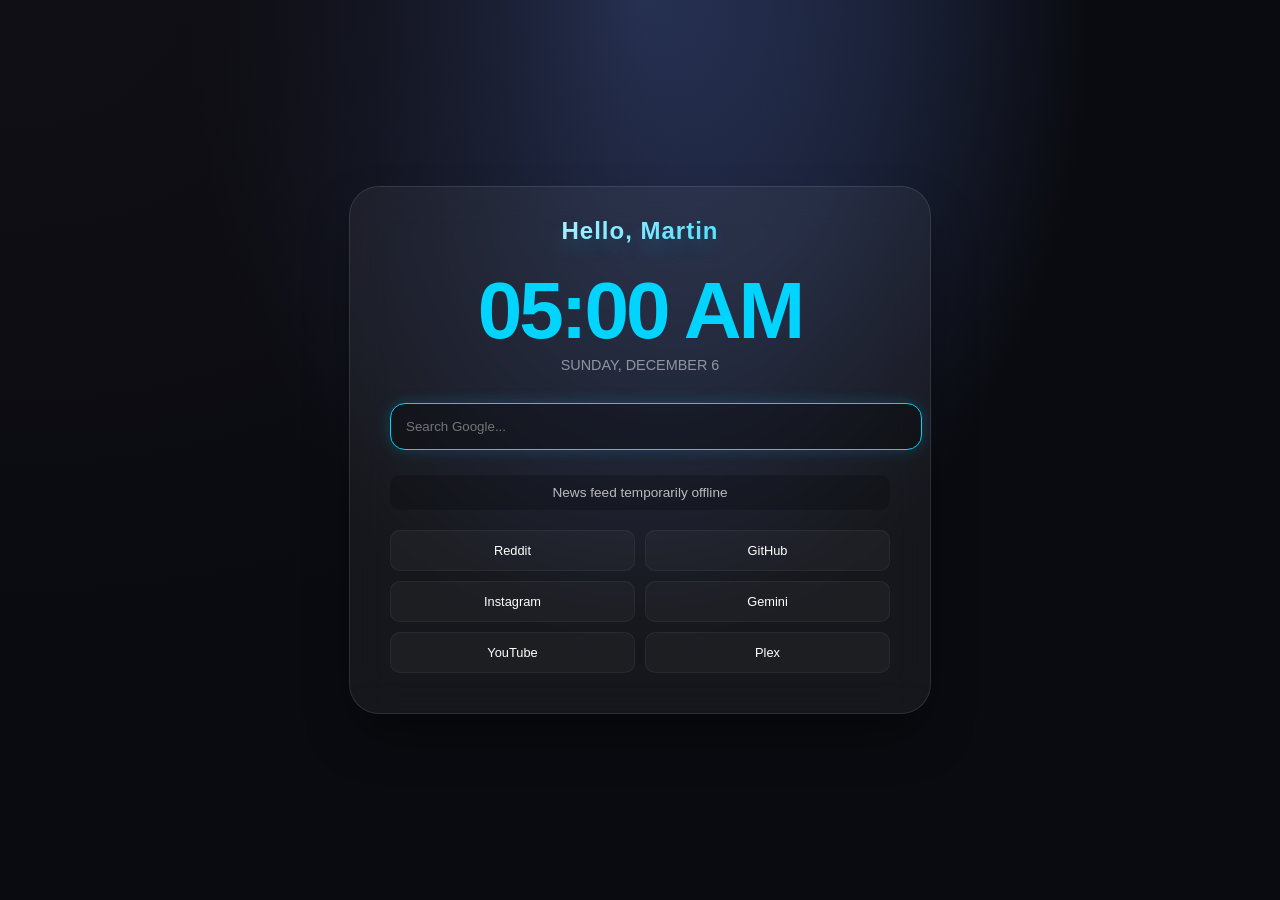
==== index.html @ 488ba1c7 "Init commit" ====
<!DOCTYPE html>
<html lang="en">
<head>
    <meta charset="UTF-8">
    <title>Home</title>
    <style>
        :root { --bg: #0a0b10; --accent: #00d4ff; --glass: rgba(255, 255, 255, 0.05); }
        body {
            background-color: var(--bg);
            background-image: radial-gradient(at 0% 0%, hsla(253,16%,7%,1) 0, transparent 50%), radial-gradient(at 50% 0%, hsla(225,39%,30%,1) 0, transparent 50%);
            color: #fff; font-family: -apple-system, sans-serif;
            display: flex; flex-direction: column; align-items: center; justify-content: center;
            height: 100vh; margin: 0;
        }
        .container {
            background: var(--glass); backdrop-filter: blur(20px);
            padding: 40px; border-radius: 30px; border: 1px solid rgba(255,255,255,0.1);
            width: 500px; text-align: center; box-shadow: 0 25px 50px -12px rgba(0,0,0,0.5);
        }
        #clock { font-size: 5rem; font-weight: 800; letter-spacing: -3px; margin-bottom: 0; color: var(--accent); }
        #date { opacity: 0.5; margin-bottom: 30px; font-size: 0.9rem; text-transform: uppercase; }
        
        .search-bar { width: 100%; padding: 15px; border-radius: 15px; border: none; background: rgba(0,0,0,0.3); color: white; margin-bottom: 25px; outline: none; border: 1px solid transparent; transition: 0.3s; }
        .search-bar:focus { border-color: var(--accent); box-shadow: 0 0 15px rgba(0,212,255,0.2); }

        .ticker-wrap { background: rgba(0,0,0,0.2); padding: 10px; border-radius: 10px; overflow: hidden; margin-bottom: 20px; }
        #ticker { font-size: 0.85rem; color: #bbb; white-space: nowrap; }

        .grid { display: grid; grid-template-columns: 1fr 1fr; gap: 10px; }
        a { background: rgba(255,255,255,0.03); padding: 12px; border-radius: 10px; color: #fff; text-decoration: none; font-size: 0.8rem; border: 1px solid rgba(255,255,255,0.05); transition: 0.2s; }
        a:hover { background: var(--accent); color: #000; font-weight: bold; }
        .user-greeting {
    font-size: 1.5rem;
    font-weight: 600;
    margin-top: -10px;
    margin-bottom: 20px;
    letter-spacing: 1px;
    
    background: linear-gradient(to right, #fff, var(--accent));
    -webkit-background-clip: text;
    -webkit-text-fill-color: transparent;
    
    text-shadow: 0 10px 20px rgba(0, 212, 255, 0.2);
    animation: fadeIn 1.5s ease-in;
}

@keyframes fadeIn {
    from { opacity: 0; transform: translateY(10px); }
    to { opacity: 1; transform: translateY(0); }
}
    </style>
</head>
<body>

<div class="container">
    <h1 class="user-greeting">Hello, Martin</h1>
    <div id="clock">00:00</div>
    <div id="date">Loading Date...</div>

    <form action="https://www.google.com/search" method="GET">
        <input type="text" name="q" class="search-bar" placeholder="Search Google..." autofocus>
    </form>

    <div class="ticker-wrap">
        <div id="ticker">Fetching Hacker News...</div>
    </div>

    <div class="grid">
        <a href="https://reddit.com">Reddit</a>
        <a href="https://github.com">GitHub</a>
        <a href="https://instagram.com">Instagram</a>
        <a href="https://gemini.google.com">Gemini</a>
        <a href="https://youtube.com">YouTube</a>
        <a href="https://app.plex.tv/desktop/#!">Plex</a>
    </div>
</div>

<script>
    // Update Time
    function updateTime() {
        const now = new Date();
        document.getElementById('clock').textContent = now.toLocaleTimeString([], {hour: '2-digit', minute:'2-digit'});
        document.getElementById('date').textContent = now.toLocaleDateString(undefined, { weekday: 'long', month: 'long', day: 'numeric' });
    }
    setInterval(updateTime, 1000);
    updateTime();

    // Fetch Hacker News via RSS to JSON Proxy
    async function fetchNews() {
        try {
            const rssUrl = encodeURIComponent('https://news.ycombinator.com/rss');
            const response = await fetch(`https://api.rss2json.com/v1/api.json?rss_url=${rssUrl}`);
            const data = await response.json();
            const titles = data.items.map(item => item.title).join(" • ");
            document.getElementById('ticker').innerHTML = `<marquee scrollamount="4">${titles}</marquee>`;
        } catch (e) {
            document.getElementById('ticker').textContent = "News feed temporarily offline";
        }
    }
    fetchNews();
</script>

</body>
</html>
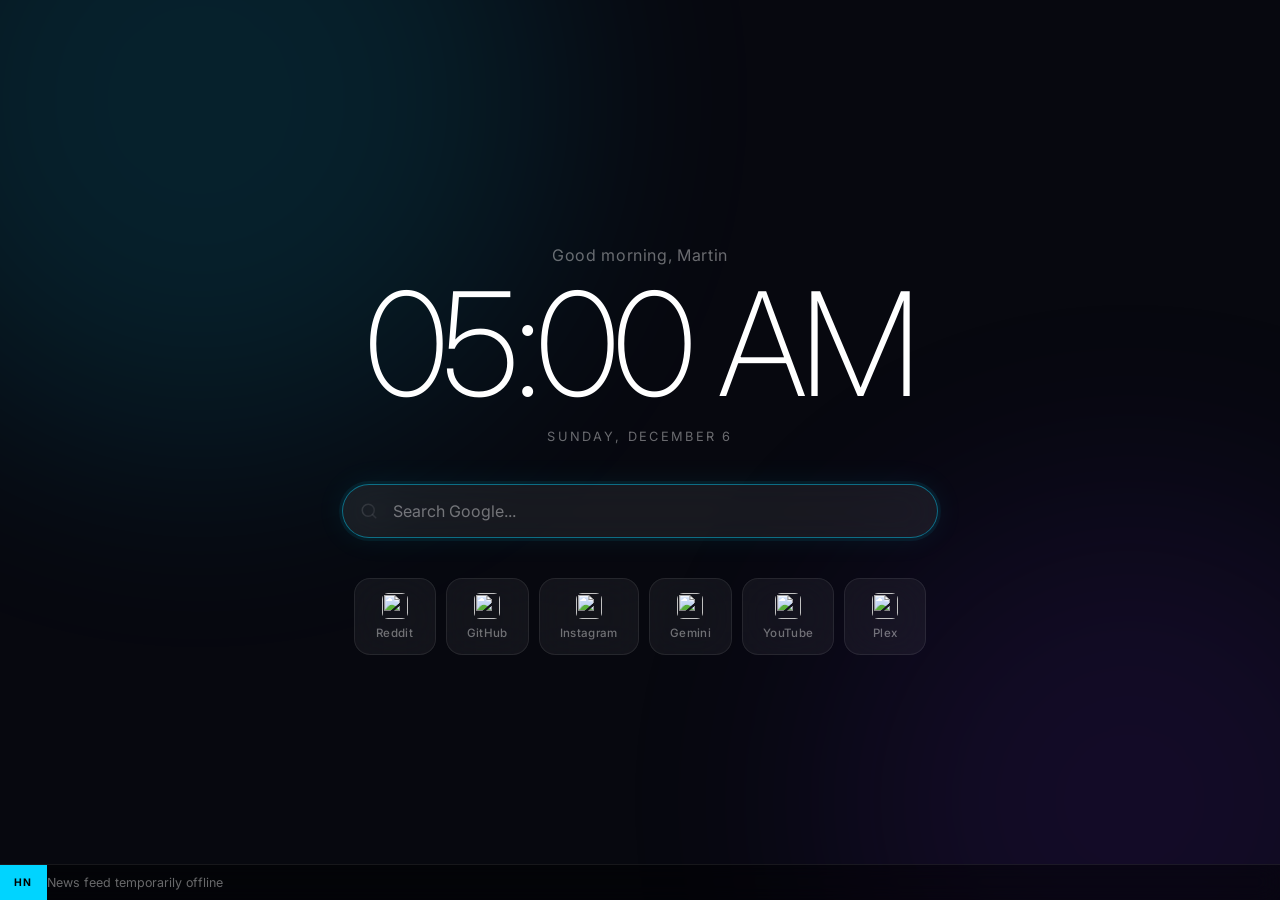
==== commit efcb1c25: "Redesign home page with modern UI - Full-screen layout with animated background blobs - Large lightw" ====
--- a/index.html
+++ b/index.html
@@ -2,103 +2,70 @@
 <html lang="en">
 <head>
     <meta charset="UTF-8">
+    <meta name="viewport" content="width=device-width, initial-scale=1.0">
     <title>Home</title>
-    <style>
-        :root { --bg: #0a0b10; --accent: #00d4ff; --glass: rgba(255, 255, 255, 0.05); }
-        body {
-            background-color: var(--bg);
-            background-image: radial-gradient(at 0% 0%, hsla(253,16%,7%,1) 0, transparent 50%), radial-gradient(at 50% 0%, hsla(225,39%,30%,1) 0, transparent 50%);
-            color: #fff; font-family: -apple-system, sans-serif;
-            display: flex; flex-direction: column; align-items: center; justify-content: center;
-            height: 100vh; margin: 0;
-        }
-        .container {
-            background: var(--glass); backdrop-filter: blur(20px);
-            padding: 40px; border-radius: 30px; border: 1px solid rgba(255,255,255,0.1);
-            width: 500px; text-align: center; box-shadow: 0 25px 50px -12px rgba(0,0,0,0.5);
-        }
-        #clock { font-size: 5rem; font-weight: 800; letter-spacing: -3px; margin-bottom: 0; color: var(--accent); }
-        #date { opacity: 0.5; margin-bottom: 30px; font-size: 0.9rem; text-transform: uppercase; }
-        
-        .search-bar { width: 100%; padding: 15px; border-radius: 15px; border: none; background: rgba(0,0,0,0.3); color: white; margin-bottom: 25px; outline: none; border: 1px solid transparent; transition: 0.3s; }
-        .search-bar:focus { border-color: var(--accent); box-shadow: 0 0 15px rgba(0,212,255,0.2); }
-
-        .ticker-wrap { background: rgba(0,0,0,0.2); padding: 10px; border-radius: 10px; overflow: hidden; margin-bottom: 20px; }
-        #ticker { font-size: 0.85rem; color: #bbb; white-space: nowrap; }
-
-        .grid { display: grid; grid-template-columns: 1fr 1fr; gap: 10px; }
-        a { background: rgba(255,255,255,0.03); padding: 12px; border-radius: 10px; color: #fff; text-decoration: none; font-size: 0.8rem; border: 1px solid rgba(255,255,255,0.05); transition: 0.2s; }
-        a:hover { background: var(--accent); color: #000; font-weight: bold; }
-        .user-greeting {
-    font-size: 1.5rem;
-    font-weight: 600;
-    margin-top: -10px;
-    margin-bottom: 20px;
-    letter-spacing: 1px;
-    
-    background: linear-gradient(to right, #fff, var(--accent));
-    -webkit-background-clip: text;
-    -webkit-text-fill-color: transparent;
-    
-    text-shadow: 0 10px 20px rgba(0, 212, 255, 0.2);
-    animation: fadeIn 1.5s ease-in;
-}
-
-@keyframes fadeIn {
-    from { opacity: 0; transform: translateY(10px); }
-    to { opacity: 1; transform: translateY(0); }
-}
-    </style>
+    <link rel="preconnect" href="https://fonts.googleapis.com">
+    <link rel="preconnect" href="https://fonts.gstatic.com" crossorigin>
+    <link href="https://fonts.googleapis.com/css2?family=Inter:wght@200;300;400;500;600&display=swap" rel="stylesheet">
+    <link rel="stylesheet" href="style.css">
 </head>
 <body>
 
-<div class="container">
-    <h1 class="user-greeting">Hello, Martin</h1>
-    <div id="clock">00:00</div>
-    <div id="date">Loading Date...</div>
+<div class="bg-blob bg-blob-1"></div>
+<div class="bg-blob bg-blob-2"></div>
 
-    <form action="https://www.google.com/search" method="GET">
-        <input type="text" name="q" class="search-bar" placeholder="Search Google..." autofocus>
+<main>
+    <div class="time-section">
+        <p class="greeting" id="greeting">Hello, Martin</p>
+        <h1 class="clock" id="clock">00:00</h1>
+        <p class="date" id="date">Loading...</p>
+    </div>
+
+    <form class="search-form" action="https://www.google.com/search" method="GET">
+        <div class="search-wrap">
+            <svg class="search-icon" xmlns="http://www.w3.org/2000/svg" fill="none" viewBox="0 0 24 24" stroke="currentColor" stroke-width="2">
+                <circle cx="11" cy="11" r="8"/>
+                <path stroke-linecap="round" d="m21 21-4.35-4.35"/>
+            </svg>
+            <input type="text" name="q" class="search-input" placeholder="Search Google..." autofocus>
+        </div>
     </form>
 
-    <div class="ticker-wrap">
-        <div id="ticker">Fetching Hacker News...</div>
+    <div class="shortcuts">
+        <a href="https://reddit.com" class="shortcut">
+            <img src="https://www.google.com/s2/favicons?domain=reddit.com&sz=64" alt="">
+            <span>Reddit</span>
+        </a>
+        <a href="https://github.com" class="shortcut">
+            <img src="https://www.google.com/s2/favicons?domain=github.com&sz=64" alt="">
+            <span>GitHub</span>
+        </a>
+        <a href="https://instagram.com" class="shortcut">
+            <img src="https://www.google.com/s2/favicons?domain=instagram.com&sz=64" alt="">
+            <span>Instagram</span>
+        </a>
+        <a href="https://gemini.google.com" class="shortcut">
+            <img src="https://www.google.com/s2/favicons?domain=gemini.google.com&sz=64" alt="">
+            <span>Gemini</span>
+        </a>
+        <a href="https://youtube.com" class="shortcut">
+            <img src="https://www.google.com/s2/favicons?domain=youtube.com&sz=64" alt="">
+            <span>YouTube</span>
+        </a>
+        <a href="https://app.plex.tv/desktop/#!" class="shortcut">
+            <img src="https://www.google.com/s2/favicons?domain=plex.tv&sz=64" alt="">
+            <span>Plex</span>
+        </a>
     </div>
+</main>
 
-    <div class="grid">
-        <a href="https://reddit.com">Reddit</a>
-        <a href="https://github.com">GitHub</a>
-        <a href="https://instagram.com">Instagram</a>
-        <a href="https://gemini.google.com">Gemini</a>
-        <a href="https://youtube.com">YouTube</a>
-        <a href="https://app.plex.tv/desktop/#!">Plex</a>
+<footer class="ticker-bar">
+    <span class="ticker-label">HN</span>
+    <div class="ticker-viewport">
+        <div class="ticker-track" id="ticker-track">Fetching Hacker News...</div>
     </div>
-</div>
+</footer>
 
-<script>
-    // Update Time
-    function updateTime() {
-        const now = new Date();
-        document.getElementById('clock').textContent = now.toLocaleTimeString([], {hour: '2-digit', minute:'2-digit'});
-        document.getElementById('date').textContent = now.toLocaleDateString(undefined, { weekday: 'long', month: 'long', day: 'numeric' });
-    }
-    setInterval(updateTime, 1000);
-    updateTime();
-
-    // Fetch Hacker News via RSS to JSON Proxy
-    async function fetchNews() {
-        try {
-            const rssUrl = encodeURIComponent('https://news.ycombinator.com/rss');
-            const response = await fetch(`https://api.rss2json.com/v1/api.json?rss_url=${rssUrl}`);
-            const data = await response.json();
-            const titles = data.items.map(item => item.title).join(" • ");
-            document.getElementById('ticker').innerHTML = `<marquee scrollamount="4">${titles}</marquee>`;
-        } catch (e) {
-            document.getElementById('ticker').textContent = "News feed temporarily offline";
-        }
-    }
-    fetchNews();
-</script>
-
+<script src="script.js"></script>
 </body>
-</html>+</html>
--- a/style.css
+++ b/style.css
@@ -0,0 +1,265 @@
+*, *::before, *::after {
+    box-sizing: border-box;
+    margin: 0;
+    padding: 0;
+}
+
+:root {
+    --bg: #07080f;
+    --accent: #00d4ff;
+    --purple: #6d28d9;
+    --text: #ffffff;
+    --muted: rgba(255, 255, 255, 0.4);
+    --glass: rgba(255, 255, 255, 0.05);
+    --border: rgba(255, 255, 255, 0.08);
+}
+
+body {
+    background: var(--bg);
+    color: var(--text);
+    font-family: 'Inter', -apple-system, BlinkMacSystemFont, sans-serif;
+    min-height: 100vh;
+    display: flex;
+    flex-direction: column;
+    align-items: center;
+    justify-content: center;
+    overflow: hidden;
+}
+
+/* Background blobs */
+.bg-blob {
+    position: fixed;
+    border-radius: 50%;
+    filter: blur(120px);
+    opacity: 0.12;
+    pointer-events: none;
+    z-index: 0;
+}
+
+.bg-blob-1 {
+    width: 700px;
+    height: 700px;
+    background: var(--accent);
+    top: -250px;
+    left: -150px;
+    animation: blobFloat 14s ease-in-out infinite;
+}
+
+.bg-blob-2 {
+    width: 600px;
+    height: 600px;
+    background: var(--purple);
+    bottom: -200px;
+    right: -150px;
+    animation: blobFloat 11s ease-in-out infinite reverse;
+}
+
+@keyframes blobFloat {
+    0%, 100% { transform: translate(0, 0) scale(1); }
+    33%       { transform: translate(40px, -40px) scale(1.06); }
+    66%       { transform: translate(-25px, 25px) scale(0.94); }
+}
+
+/* Main layout */
+main {
+    position: relative;
+    z-index: 1;
+    display: flex;
+    flex-direction: column;
+    align-items: center;
+    gap: 2.5rem;
+    padding: 2rem;
+    width: 100%;
+    max-width: 660px;
+    animation: fadeUp 0.7s ease both;
+}
+
+@keyframes fadeUp {
+    from { opacity: 0; transform: translateY(16px); }
+    to   { opacity: 1; transform: translateY(0); }
+}
+
+/* Time */
+.time-section {
+    text-align: center;
+}
+
+.greeting {
+    font-size: 1rem;
+    font-weight: 400;
+    color: var(--muted);
+    letter-spacing: 0.04em;
+    margin-bottom: 0.4rem;
+    animation: fadeUp 0.7s ease 0.1s both;
+}
+
+.clock {
+    font-size: clamp(5rem, 14vw, 9rem);
+    font-weight: 200;
+    letter-spacing: -0.04em;
+    line-height: 1;
+    color: var(--text);
+    animation: fadeUp 0.7s ease 0.15s both;
+}
+
+.date {
+    font-size: 0.8rem;
+    color: var(--muted);
+    text-transform: uppercase;
+    letter-spacing: 0.18em;
+    margin-top: 0.8rem;
+    animation: fadeUp 0.7s ease 0.2s both;
+}
+
+/* Search */
+.search-form {
+    width: 100%;
+    animation: fadeUp 0.7s ease 0.25s both;
+}
+
+.search-wrap {
+    position: relative;
+    display: flex;
+    align-items: center;
+}
+
+.search-icon {
+    position: absolute;
+    left: 18px;
+    width: 18px;
+    height: 18px;
+    color: var(--muted);
+    pointer-events: none;
+    flex-shrink: 0;
+}
+
+.search-input {
+    width: 100%;
+    padding: 16px 20px 16px 50px;
+    background: var(--glass);
+    backdrop-filter: blur(20px);
+    -webkit-backdrop-filter: blur(20px);
+    border: 1px solid var(--border);
+    border-radius: 100px;
+    color: var(--text);
+    font-family: inherit;
+    font-size: 1rem;
+    outline: none;
+    transition: border-color 0.2s, box-shadow 0.2s, background 0.2s;
+}
+
+.search-input::placeholder {
+    color: var(--muted);
+}
+
+.search-input:focus {
+    border-color: rgba(0, 212, 255, 0.45);
+    box-shadow: 0 0 0 3px rgba(0, 212, 255, 0.07), 0 0 30px rgba(0, 212, 255, 0.08);
+    background: rgba(255, 255, 255, 0.07);
+}
+
+/* Shortcuts */
+.shortcuts {
+    display: flex;
+    gap: 10px;
+    flex-wrap: wrap;
+    justify-content: center;
+    animation: fadeUp 0.7s ease 0.3s both;
+}
+
+.shortcut {
+    display: flex;
+    flex-direction: column;
+    align-items: center;
+    gap: 7px;
+    padding: 14px 20px;
+    background: var(--glass);
+    backdrop-filter: blur(20px);
+    -webkit-backdrop-filter: blur(20px);
+    border: 1px solid var(--border);
+    border-radius: 16px;
+    text-decoration: none;
+    color: var(--muted);
+    font-size: 0.72rem;
+    font-weight: 500;
+    letter-spacing: 0.03em;
+    min-width: 82px;
+    transition: background 0.2s, border-color 0.2s, color 0.2s, transform 0.18s, box-shadow 0.2s;
+}
+
+.shortcut img {
+    width: 26px;
+    height: 26px;
+    border-radius: 6px;
+}
+
+.shortcut:hover {
+    background: rgba(255, 255, 255, 0.09);
+    border-color: rgba(255, 255, 255, 0.14);
+    color: var(--text);
+    transform: translateY(-3px);
+    box-shadow: 0 10px 28px rgba(0, 0, 0, 0.35);
+}
+
+/* News ticker */
+.ticker-bar {
+    position: fixed;
+    bottom: 0;
+    left: 0;
+    right: 0;
+    z-index: 10;
+    display: flex;
+    align-items: center;
+    background: rgba(0, 0, 0, 0.45);
+    backdrop-filter: blur(12px);
+    -webkit-backdrop-filter: blur(12px);
+    border-top: 1px solid var(--border);
+    height: 36px;
+    overflow: hidden;
+}
+
+.ticker-label {
+    flex-shrink: 0;
+    padding: 0 14px;
+    height: 100%;
+    display: flex;
+    align-items: center;
+    background: var(--accent);
+    color: #000;
+    font-size: 0.65rem;
+    font-weight: 700;
+    letter-spacing: 0.12em;
+    text-transform: uppercase;
+}
+
+.ticker-viewport {
+    flex: 1;
+    overflow: hidden;
+    height: 100%;
+    display: flex;
+    align-items: center;
+}
+
+.ticker-track {
+    display: inline-block;
+    white-space: nowrap;
+    animation: tickerScroll 80s linear infinite;
+    font-size: 0.78rem;
+    color: var(--muted);
+}
+
+.ticker-track a {
+    color: var(--muted);
+    text-decoration: none;
+    margin-right: 3.5rem;
+    transition: color 0.15s;
+}
+
+.ticker-track a:hover {
+    color: var(--text);
+}
+
+@keyframes tickerScroll {
+    from { transform: translateX(100vw); }
+    to   { transform: translateX(-100%); }
+}
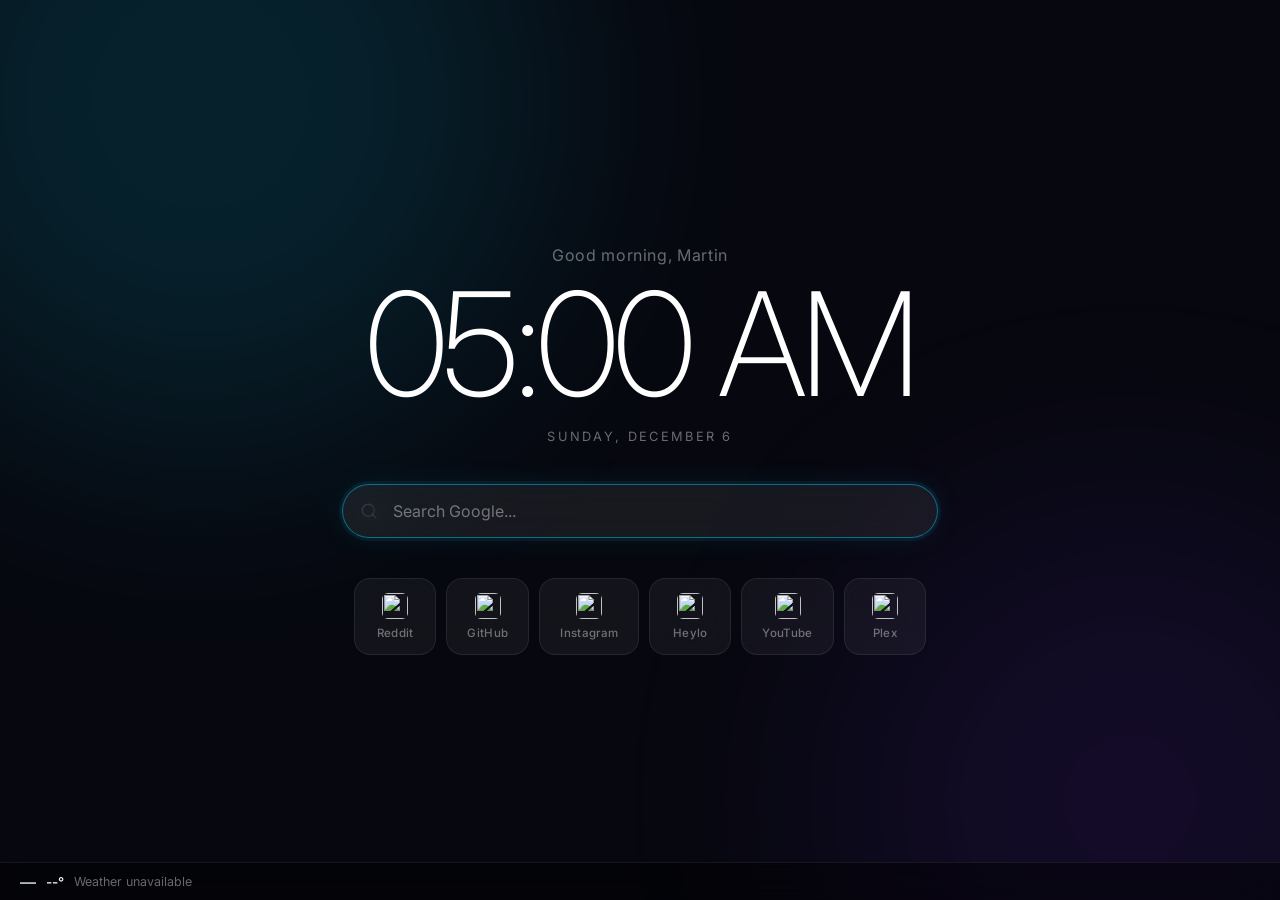
==== commit e51cb1b2: "Replace Gemini with Heylo shortcut and swap HN ticker for Edinburgh weather bar Co-Authored-By: Clau" ====
--- a/index.html
+++ b/index.html
@@ -32,7 +32,7 @@
     </form>
 
     <div class="shortcuts">
-        <a href="https://reddit.com" class="shortcut">
+        <a href="https://old.reddit.com" class="shortcut">
             <img src="https://www.google.com/s2/favicons?domain=reddit.com&sz=64" alt="">
             <span>Reddit</span>
         </a>
@@ -44,9 +44,9 @@
             <img src="https://www.google.com/s2/favicons?domain=instagram.com&sz=64" alt="">
             <span>Instagram</span>
         </a>
-        <a href="https://gemini.google.com" class="shortcut">
-            <img src="https://www.google.com/s2/favicons?domain=gemini.google.com&sz=64" alt="">
-            <span>Gemini</span>
+        <a href="https://www.heylo.com/events/88d34726-3af9-4695-b39d-1bc24bc9e74a" class="shortcut">
+            <img src="https://www.google.com/s2/favicons?domain=heylo.com&sz=64" alt="">
+            <span>Heylo</span>
         </a>
         <a href="https://youtube.com" class="shortcut">
             <img src="https://www.google.com/s2/favicons?domain=youtube.com&sz=64" alt="">
@@ -59,11 +59,11 @@
     </div>
 </main>
 
-<footer class="ticker-bar">
-    <span class="ticker-label">HN</span>
-    <div class="ticker-viewport">
-        <div class="ticker-track" id="ticker-track">Fetching Hacker News...</div>
-    </div>
+<footer class="weather-bar" id="weather-bar">
+    <span class="weather-icon" id="weather-icon">—</span>
+    <span class="weather-temp" id="weather-temp">--°</span>
+    <span class="weather-desc" id="weather-desc">Loading weather...</span>
+    <span class="weather-meta" id="weather-meta"></span>
 </footer>
 
 <script src="script.js"></script>
--- a/style.css
+++ b/style.css
@@ -201,8 +201,8 @@
     box-shadow: 0 10px 28px rgba(0, 0, 0, 0.35);
 }
 
-/* News ticker */
-.ticker-bar {
+/* Weather bar */
+.weather-bar {
     position: fixed;
     bottom: 0;
     left: 0;
@@ -210,56 +210,35 @@
     z-index: 10;
     display: flex;
     align-items: center;
+    gap: 10px;
+    padding: 0 20px;
     background: rgba(0, 0, 0, 0.45);
     backdrop-filter: blur(12px);
     -webkit-backdrop-filter: blur(12px);
     border-top: 1px solid var(--border);
-    height: 36px;
-    overflow: hidden;
-}
-
-.ticker-label {
-    flex-shrink: 0;
-    padding: 0 14px;
-    height: 100%;
-    display: flex;
-    align-items: center;
-    background: var(--accent);
-    color: #000;
-    font-size: 0.65rem;
-    font-weight: 700;
-    letter-spacing: 0.12em;
-    text-transform: uppercase;
-}
-
-.ticker-viewport {
-    flex: 1;
-    overflow: hidden;
-    height: 100%;
-    display: flex;
-    align-items: center;
-}
-
-.ticker-track {
-    display: inline-block;
-    white-space: nowrap;
-    animation: tickerScroll 80s linear infinite;
+    height: 38px;
+}
+
+.weather-icon {
+    font-size: 1rem;
+    flex-shrink: 0;
+}
+
+.weather-temp {
+    font-size: 0.85rem;
+    font-weight: 500;
+    color: var(--text);
+    flex-shrink: 0;
+}
+
+.weather-desc {
     font-size: 0.78rem;
     color: var(--muted);
-}
-
-.ticker-track a {
-    color: var(--muted);
-    text-decoration: none;
-    margin-right: 3.5rem;
-    transition: color 0.15s;
-}
-
-.ticker-track a:hover {
-    color: var(--text);
-}
-
-@keyframes tickerScroll {
-    from { transform: translateX(100vw); }
-    to   { transform: translateX(-100%); }
-}
+    flex-shrink: 0;
+}
+
+.weather-meta {
+    font-size: 0.72rem;
+    color: rgba(255, 255, 255, 0.25);
+    margin-left: auto;
+}
